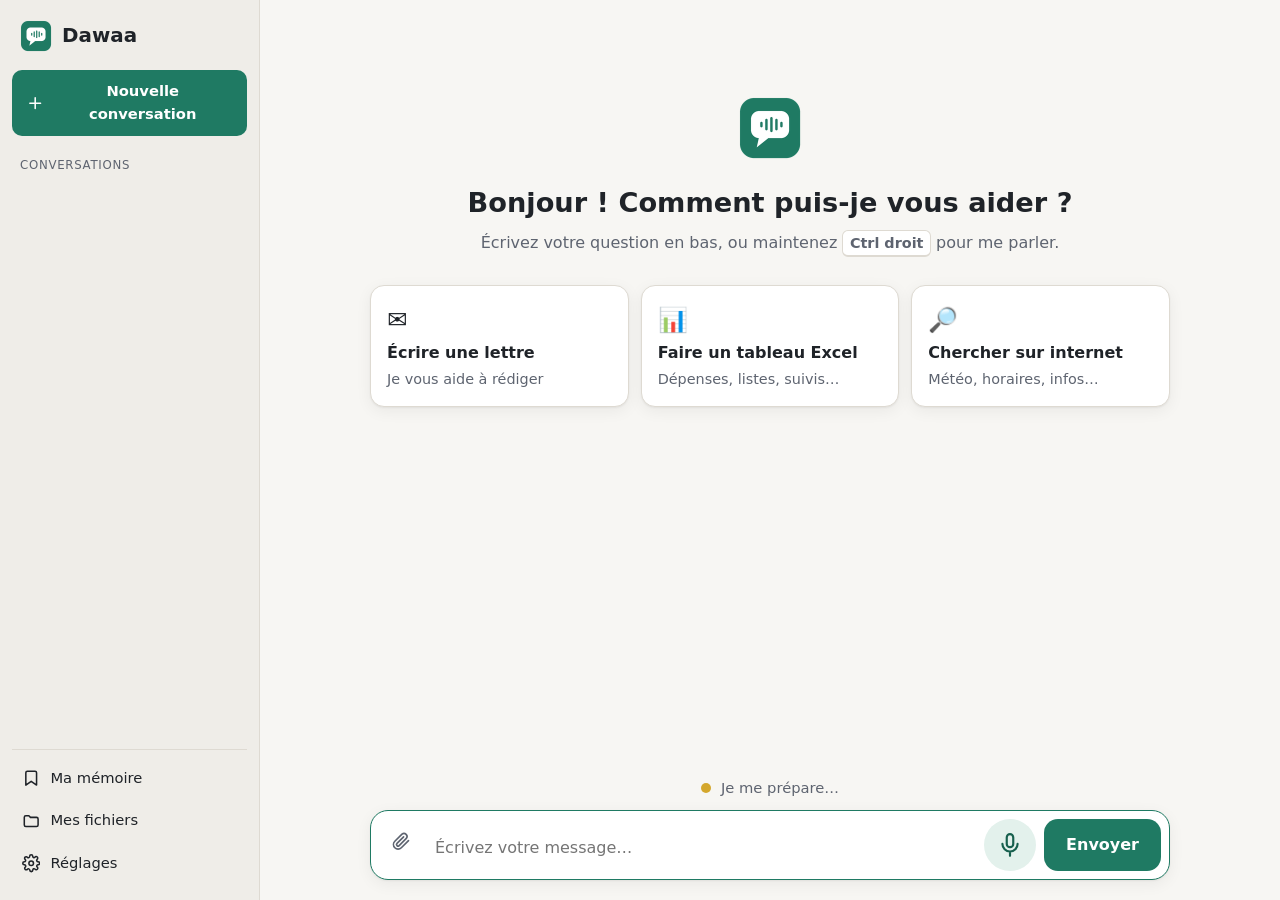
==== dawaa/ui/index.html @ c14e5cde "Dawaa 0.1.0 : assistant vocal local pour débutants Qwen3.5-4B en local (llama.cpp), voix Whisper, mé" ====
<!doctype html>
<html lang="fr">
<head>
  <meta charset="utf-8">
  <meta name="viewport" content="width=device-width, initial-scale=1">
  <title>Dawaa</title>
  <link rel="stylesheet" href="style.css">
</head>
<body>
  <aside id="barre">
    <div class="marque">
      <img src="dawaa.png" alt="" width="32" height="32">
      <span>Dawaa</span>
    </div>
    <button id="btn-nouvelle" class="btn-nouvelle">
      <svg viewBox="0 0 24 24"><path d="M12 5v14M5 12h14"/></svg>
      Nouvelle conversation
    </button>
    <div class="titre-liste">Conversations</div>
    <nav id="liste-conversations"></nav>
    <div class="bas-barre">
      <button id="btn-memoire" class="lien-barre">
        <svg viewBox="0 0 24 24"><path d="M19 21l-7-5-7 5V5a2 2 0 0 1 2-2h10a2 2 0 0 1 2 2z"/></svg>
        Ma mémoire
      </button>
      <button id="btn-fichiers" class="lien-barre">
        <svg viewBox="0 0 24 24"><path d="M3 7a2 2 0 0 1 2-2h4l2 2h8a2 2 0 0 1 2 2v8a2 2 0 0 1-2 2H5a2 2 0 0 1-2-2z"/></svg>
        Mes fichiers
      </button>
      <button id="btn-reglages" class="lien-barre">
        <svg viewBox="0 0 24 24"><circle cx="12" cy="12" r="3"/><path d="M19.4 15a1.7 1.7 0 0 0 .3 1.8l.1.1a2 2 0 1 1-2.8 2.8l-.1-.1a1.7 1.7 0 0 0-1.8-.3 1.7 1.7 0 0 0-1 1.5V21a2 2 0 1 1-4 0v-.1a1.7 1.7 0 0 0-1.1-1.5 1.7 1.7 0 0 0-1.8.3l-.1.1a2 2 0 1 1-2.8-2.8l.1-.1a1.7 1.7 0 0 0 .3-1.8 1.7 1.7 0 0 0-1.5-1H3a2 2 0 1 1 0-4h.1a1.7 1.7 0 0 0 1.5-1.1 1.7 1.7 0 0 0-.3-1.8l-.1-.1a2 2 0 1 1 2.8-2.8l.1.1a1.7 1.7 0 0 0 1.8.3H9a1.7 1.7 0 0 0 1-1.5V3a2 2 0 1 1 4 0v.1a1.7 1.7 0 0 0 1 1.5 1.7 1.7 0 0 0 1.8-.3l.1-.1a2 2 0 1 1 2.8 2.8l-.1.1a1.7 1.7 0 0 0-.3 1.8V9a1.7 1.7 0 0 0 1.5 1H21a2 2 0 1 1 0 4h-.1a1.7 1.7 0 0 0-1.5 1z"/></svg>
        Réglages
      </button>
    </div>
  </aside>

  <main>
    <section id="fil" aria-live="polite">
      <div id="accueil">
        <img src="dawaa.png" alt="" width="64" height="64">
        <h1>Bonjour ! Comment puis-je vous aider ?</h1>
        <p class="indice">Écrivez votre question en bas, ou maintenez <kbd class="nom-touche">Ctrl droit</kbd> pour me parler.</p>
        <div class="suggestions">
          <button class="suggestion" data-texte="Aide-moi à écrire une lettre pour ">
            <span class="emoji">✉️</span><strong>Écrire une lettre</strong><span>Je vous aide à rédiger</span>
          </button>
          <button class="suggestion" data-texte="Fais-moi un tableau Excel pour ">
            <span class="emoji">📊</span><strong>Faire un tableau Excel</strong><span>Dépenses, listes, suivis…</span>
          </button>
          <button class="suggestion" data-texte="Cherche sur internet : ">
            <span class="emoji">🔎</span><strong>Chercher sur internet</strong><span>Météo, horaires, infos…</span>
          </button>
        </div>
      </div>
    </section>

    <footer id="saisie">
      <div id="etat" class="etat demarrage"><span class="point"></span><span id="etat-texte">Je me prépare…</span></div>
      <div id="joints"></div>
      <div class="zone">
        <button id="btn-joindre" class="btn-icone" title="Joindre un fichier (Word, LibreOffice, PDF, Excel)">
          <svg viewBox="0 0 24 24"><path d="M21 11.5l-8.6 8.6a5.5 5.5 0 0 1-7.8-7.8l8.6-8.6a3.7 3.7 0 0 1 5.2 5.2l-8.6 8.6a1.8 1.8 0 0 1-2.6-2.6l7.9-7.9"/></svg>
        </button>
        <textarea id="texte" rows="1" placeholder="Écrivez votre message…"></textarea>
        <button id="btn-micro" class="btn-micro" title="Maintenez pour parler">
          <svg viewBox="0 0 24 24"><rect x="9" y="2" width="6" height="12" rx="3"/><path d="M5 11a7 7 0 0 0 14 0M12 18v4"/></svg>
        </button>
        <button id="btn-envoyer" class="btn-envoyer">Envoyer</button>
      </div>
    </footer>
  </main>

  <!-- Premier lancement -->
  <div id="ecran-installation" class="voile" hidden>
    <div class="carte">
      <img src="dawaa.png" alt="" width="64" height="64">
      <h2>Bienvenue dans Dawaa !</h2>
      <p>Avant de commencer, je dois télécharger mon « cerveau » et ma reconnaissance de la voix
        (<strong id="taille-installation">3 Go</strong>). C'est à faire une seule fois.</p>
      <p class="petit">Selon votre connexion, cela prend de 5 à 30 minutes. Vous pourrez ensuite m'utiliser même sans internet.</p>
      <div id="progression" hidden>
        <div class="barre-progression"><div id="progression-remplie"></div></div>
        <p id="progression-texte" class="petit">0 %</p>
      </div>
      <p id="erreur-installation" class="erreur" hidden></p>
      <button id="btn-installer" class="btn-principal">Commencer</button>
    </div>
  </div>

  <!-- Réglages -->
  <div id="ecran-reglages" class="voile" hidden>
    <div class="carte reglages">
      <h2>Réglages</h2>
      <label>Touche pour parler</label>
      <div class="ligne-reglage">
        <kbd id="reglage-touche" class="nom-touche">Ctrl droit</kbd>
        <button id="btn-changer-touche" class="btn-secondaire">Changer</button>
      </div>
      <p id="aide-touche" class="petit" hidden>Appuyez maintenant sur la touche que vous voulez utiliser (par exemple F9 ou Ctrl droit).</p>
      <label for="reglage-voix">Voix de Dawaa</label>
      <div class="ligne-reglage">
        <select id="reglage-voix"></select>
        <button id="btn-tester-voix" class="btn-secondaire">Écouter</button>
      </div>
      <label for="reglage-taille">Taille du texte</label>
      <div class="ligne-reglage">
        <span class="petit">A</span>
        <input id="reglage-taille" type="range" min="12" max="28" step="1">
        <span style="font-size:1.4em">A</span>
      </div>
      <button id="btn-fermer-reglages" class="btn-principal">Fermer</button>
    </div>
  </div>

  <!-- Ma mémoire -->
  <div id="ecran-memoire" class="voile" hidden>
    <div class="carte memoire">
      <h2>Ma mémoire</h2>
      <p class="petit">Tout est enregistré uniquement sur cet ordinateur.</p>

      <h3>Ce que Dawaa sait de vous</h3>
      <ul id="liste-souvenirs" class="liste-memoire"></ul>
      <button id="btn-tout-oublier" class="lien-danger">Tout effacer</button>

      <h3>Mes sites favoris</h3>
      <p class="petit">Dites ensuite par exemple « ouvre ma banque ».</p>
      <ul id="liste-favoris" class="liste-memoire"></ul>
      <form id="form-favori" class="form-favori">
        <input id="favori-nom" placeholder="Nom (ex. : Ma banque)" autocomplete="off">
        <input id="favori-url" placeholder="Adresse (ex. : www.credit-agricole.fr)" autocomplete="off">
        <button type="submit" class="btn-secondaire">Ajouter</button>
      </form>
      <p id="erreur-favori" class="erreur petit" hidden></p>

      <h3>Mes raccourcis</h3>
      <p class="petit">Faites une ou plusieurs actions, puis dites « retiens ça sous le nom ma routine du matin ».
        Ensuite, dites « fais ma routine du matin » pour tout refaire.</p>
      <ul id="liste-raccourcis" class="liste-memoire"></ul>

      <button id="btn-fermer-memoire" class="btn-principal">Fermer</button>
    </div>
  </div>

  <div id="depot" hidden><div>Déposez votre fichier ici</div></div>
  <div id="notifications"></div>

  <script src="markdown.js"></script>
  <script src="app.js"></script>
</body>
</html>
---- dawaa/ui/style.css ----
:root {
  --taille: 16px;
  --fond: #F7F6F3;
  --surface: #FFFFFF;
  --barre: #EFEDE8;
  --texte: #1F2328;
  --texte-doux: #5E6470;
  --bord: #DEDAD2;
  --accent: #1F7A63;
  --accent-fonce: #17604E;
  --accent-clair: #E3F1EC;
  --bulle-user: #E3F1EC;
  --danger: #B42318;
  --ecoute: #C2410C;
  --ombre: 0 1px 2px rgba(0,0,0,.05), 0 4px 16px rgba(0,0,0,.06);
}
@media (prefers-color-scheme: dark) {
  :root {
    --fond: #17191C;
    --surface: #202327;
    --barre: #1C1E21;
    --texte: #ECEDEE;
    --texte-doux: #A2A8B1;
    --bord: #33373D;
    --accent: #3DB38F;
    --accent-fonce: #2E9A79;
    --accent-clair: #1D3A31;
    --bulle-user: #1D3A31;
    --danger: #F97066;
    --ecoute: #FB923C;
    --ombre: 0 1px 2px rgba(0,0,0,.3), 0 4px 16px rgba(0,0,0,.3);
  }
}

* { box-sizing: border-box; }
html, body { margin: 0; height: 100%; }
body {
  display: flex;
  font: var(--taille)/1.55 "Segoe UI", system-ui, sans-serif;
  background: var(--fond);
  color: var(--texte);
  overflow: hidden;
}
button { font: inherit; color: inherit; cursor: pointer; border: none; background: none; }
svg { width: 1.25em; height: 1.25em; fill: none; stroke: currentColor; stroke-width: 2; stroke-linecap: round; stroke-linejoin: round; flex-shrink: 0; }
kbd {
  display: inline-block; padding: .05em .45em; border: 1px solid var(--bord); border-bottom-width: 2px;
  border-radius: 6px; background: var(--surface); font: inherit; font-size: .9em; font-weight: 600;
}
[hidden] { display: none !important; }

/* ---------- Barre latérale ---------- */
#barre {
  width: 260px; flex-shrink: 0; display: flex; flex-direction: column; gap: 6px;
  padding: 16px 12px; background: var(--barre); border-right: 1px solid var(--bord);
  font-size: .92em;
}
.marque { display: flex; align-items: center; gap: 10px; font-size: 1.35em; font-weight: 700; padding: 4px 8px 12px; }
.marque img { border-radius: 8px; }
.btn-nouvelle {
  display: flex; align-items: center; gap: 8px; padding: 10px 14px; border-radius: 10px;
  background: var(--accent); color: #fff; font-weight: 600;
}
.btn-nouvelle:hover { background: var(--accent-fonce); }
.titre-liste { margin: 14px 8px 4px; font-size: .8em; text-transform: uppercase; letter-spacing: .06em; color: var(--texte-doux); }
#liste-conversations { flex: 1; overflow-y: auto; display: flex; flex-direction: column; gap: 2px; }
.conversation {
  display: flex; align-items: center; gap: 6px; padding: 8px 10px; border-radius: 8px; text-align: left; width: 100%;
}
.conversation:hover, .conversation.active { background: var(--surface); }
.conversation .titre { flex: 1; overflow: hidden; white-space: nowrap; text-overflow: ellipsis; }
.conversation .suppr { opacity: 0; padding: 2px; border-radius: 6px; color: var(--texte-doux); }
.conversation:hover .suppr { opacity: 1; }
.conversation .suppr:hover { color: var(--danger); }
.vide { padding: 8px 10px; color: var(--texte-doux); font-style: italic; }
.bas-barre { border-top: 1px solid var(--bord); padding-top: 8px; display: flex; flex-direction: column; gap: 2px; }
.lien-barre { display: flex; align-items: center; gap: 10px; padding: 9px 10px; border-radius: 8px; text-align: left; }
.lien-barre:hover { background: var(--surface); }

/* ---------- Zone principale ---------- */
main { flex: 1; display: flex; flex-direction: column; min-width: 0; }
#fil { flex: 1; overflow-y: auto; padding: 24px 24px 8px; scroll-behavior: smooth; }
#fil > * { max-width: 800px; margin-left: auto; margin-right: auto; }

#accueil { text-align: center; padding-top: 8vh; }
#accueil img { border-radius: 14px; }
#accueil h1 { font-size: 1.7em; margin: 14px 0 6px; }
.indice { color: var(--texte-doux); margin: 0 0 28px; }
.suggestions { display: grid; grid-template-columns: repeat(3, 1fr); gap: 12px; }
.suggestion {
  display: flex; flex-direction: column; align-items: flex-start; gap: 2px; padding: 16px; text-align: left;
  background: var(--surface); border: 1px solid var(--bord); border-radius: 14px; box-shadow: var(--ombre);
}
.suggestion:hover { border-color: var(--accent); }
.suggestion .emoji { font-size: 1.5em; }
.suggestion span:last-child { color: var(--texte-doux); font-size: .9em; }

.message { display: flex; margin: 14px auto; }
.message.user { justify-content: flex-end; }
.message.user .contenu {
  background: var(--bulle-user); padding: 10px 16px; border-radius: 18px 18px 4px 18px; max-width: 80%;
  white-space: pre-wrap; overflow-wrap: anywhere;
}
.message.assistant { flex-direction: column; }
.message.assistant .contenu { overflow-wrap: anywhere; }
.contenu p { margin: 0 0 .7em; }
.contenu p:last-child { margin-bottom: 0; }
.contenu h1, .contenu h2, .contenu h3 { font-size: 1.1em; margin: 1em 0 .4em; }
.contenu ul, .contenu ol { margin: 0 0 .7em; padding-left: 1.5em; }
.contenu a { color: var(--accent); }
.contenu code { background: var(--barre); padding: .1em .35em; border-radius: 4px; font-size: .9em; }
.contenu pre { background: var(--barre); padding: 12px; border-radius: 8px; overflow-x: auto; }
.contenu table { border-collapse: collapse; margin: 0 0 .8em; font-size: .95em; display: block; overflow-x: auto; }
.contenu th, .contenu td { border: 1px solid var(--bord); padding: 6px 10px; text-align: left; }
.contenu th { background: var(--barre); }
.joint-message { display: inline-flex; align-items: center; gap: 6px; font-size: .9em; color: var(--texte-doux); }

.attente { display: inline-flex; gap: 5px; padding: 6px 0; }
.attente i { width: 8px; height: 8px; border-radius: 50%; background: var(--texte-doux); animation: rebond 1.2s infinite; }
.attente i:nth-child(2) { animation-delay: .15s; }
.attente i:nth-child(3) { animation-delay: .3s; }
@keyframes rebond { 0%, 60%, 100% { opacity: .3; transform: translateY(0); } 30% { opacity: 1; transform: translateY(-4px); } }

.actions { display: flex; flex-wrap: wrap; gap: 6px; margin-top: 8px; }
.action {
  display: inline-flex; align-items: center; gap: 6px; padding: 5px 10px; border-radius: 8px;
  color: var(--texte-doux); font-size: .88em; border: 1px solid transparent;
}
.action:hover { background: var(--surface); border-color: var(--bord); color: var(--texte); }
.action.fichier { background: var(--accent-clair); color: var(--accent-fonce); font-weight: 600; }
@media (prefers-color-scheme: dark) { .action.fichier { color: var(--accent); } }
.erreur-message { color: var(--danger); }

/* ---------- Saisie ---------- */
#saisie { padding: 8px 24px 20px; }
#saisie > * { max-width: 800px; margin-left: auto; margin-right: auto; }
.etat {
  display: flex; align-items: center; justify-content: center; gap: 10px; margin-bottom: 10px;
  color: var(--texte-doux); font-size: .92em; min-height: 1.6em;
}
.etat .point { width: 10px; height: 10px; border-radius: 50%; background: var(--texte-doux); flex-shrink: 0; }
.etat.pret .point { background: var(--accent); }
.etat.ecoute { color: var(--ecoute); font-weight: 700; font-size: 1.05em; }
.etat.ecoute .point { background: var(--ecoute); animation: pulsation 1s infinite; }
.etat.reflechit .point, .etat.outil .point, .etat.transcription .point, .etat.demarrage .point { background: #D4A72C; animation: pulsation 1.4s infinite; }
.etat.parle .point { background: var(--accent); animation: pulsation 1s infinite; }
.etat.erreur { color: var(--danger); }
.etat.erreur .point { background: var(--danger); }
@keyframes pulsation { 0%, 100% { transform: scale(1); opacity: 1; } 50% { transform: scale(1.5); opacity: .5; } }

#joints { display: flex; flex-wrap: wrap; gap: 6px; }
#joints:not(:empty) { margin-bottom: 8px; }
.puce-joint {
  display: inline-flex; align-items: center; gap: 6px; padding: 4px 6px 4px 12px; border-radius: 999px;
  background: var(--accent-clair); font-size: .9em;
}
.puce-joint button { padding: 2px; border-radius: 50%; }
.puce-joint button:hover { color: var(--danger); }

.zone {
  display: flex; align-items: flex-end; gap: 8px; padding: 8px; background: var(--surface);
  border: 1px solid var(--bord); border-radius: 18px; box-shadow: var(--ombre);
}
.zone:focus-within { border-color: var(--accent); }
textarea {
  flex: 1; border: none; outline: none; resize: none; background: transparent; color: inherit;
  font: inherit; padding: 10px 4px; max-height: 40vh;
}
.btn-icone { padding: 12px; border-radius: 12px; color: var(--texte-doux); }
.btn-icone:hover { background: var(--barre); color: var(--texte); }
.btn-micro {
  width: 52px; height: 52px; border-radius: 50%; display: grid; place-items: center;
  background: var(--accent-clair); color: var(--accent-fonce); flex-shrink: 0; user-select: none;
}
@media (prefers-color-scheme: dark) { .btn-micro { color: var(--accent); } }
.btn-micro svg { width: 26px; height: 26px; }
.btn-micro:hover { filter: brightness(.95); }
.btn-micro.actif { background: var(--ecoute); color: #fff; box-shadow: 0 0 0 6px color-mix(in srgb, var(--ecoute) 25%, transparent); }
.btn-envoyer {
  height: 52px; padding: 0 22px; border-radius: 14px; background: var(--accent); color: #fff; font-weight: 600; flex-shrink: 0;
}
.btn-envoyer:hover { background: var(--accent-fonce); }
.btn-envoyer.arreter { background: var(--danger); }
.btn-envoyer:disabled { opacity: .45; cursor: default; }

/* ---------- Fenêtres par-dessus ---------- */
.voile {
  position: fixed; inset: 0; display: grid; place-items: center; padding: 16px;
  background: color-mix(in srgb, var(--fond) 70%, transparent); backdrop-filter: blur(6px); z-index: 10;
}
.carte {
  width: min(520px, 100%); background: var(--surface); border: 1px solid var(--bord); border-radius: 18px;
  box-shadow: var(--ombre); padding: 28px; text-align: center;
}
.carte img { border-radius: 14px; }
.carte h2 { margin: 12px 0 8px; }
.petit { font-size: .88em; color: var(--texte-doux); }
.erreur { color: var(--danger); }
.btn-principal { margin-top: 18px; padding: 12px 28px; border-radius: 12px; background: var(--accent); color: #fff; font-weight: 600; }
.btn-principal:hover { background: var(--accent-fonce); }
.btn-secondaire { padding: 8px 14px; border-radius: 10px; border: 1px solid var(--bord); background: var(--surface); }
.btn-secondaire:hover { border-color: var(--accent); }
.barre-progression { height: 14px; border-radius: 999px; background: var(--barre); overflow: hidden; margin-top: 16px; }
#progression-remplie { height: 100%; width: 0; background: var(--accent); border-radius: 999px; transition: width .3s; }

.reglages { text-align: left; }
.reglages label { display: block; font-weight: 600; margin: 18px 0 6px; }
.ligne-reglage { display: flex; align-items: center; gap: 10px; }
.ligne-reglage select { flex: 1; font: inherit; padding: 8px; border-radius: 10px; border: 1px solid var(--bord); background: var(--surface); color: inherit; }
.ligne-reglage input[type=range] { flex: 1; accent-color: var(--accent); }
.reglages .btn-principal { display: block; margin-left: auto; }

#depot {
  position: fixed; inset: 12px; border: 3px dashed var(--accent); border-radius: 20px; z-index: 20;
  display: grid; place-items: center; background: color-mix(in srgb, var(--accent-clair) 85%, transparent);
  font-size: 1.5em; font-weight: 700; color: var(--accent-fonce); pointer-events: none;
}

#notifications { position: fixed; top: 16px; left: 50%; transform: translateX(-50%); display: flex; flex-direction: column; gap: 8px; z-index: 30; }
.notification {
  background: var(--texte); color: var(--fond); padding: 10px 18px; border-radius: 12px; box-shadow: var(--ombre);
  animation: apparition .2s ease-out; max-width: 520px;
}
@keyframes apparition { from { opacity: 0; transform: translateY(-8px); } }

@media (max-width: 860px) {
  #barre { display: none; }
  .suggestions { grid-template-columns: 1fr; }
}

/* ---------- Mémoire et sites ---------- */
.carte.memoire { text-align: left; max-height: calc(100vh - 32px); overflow-y: auto; }
.carte.memoire h2 { margin-top: 0; }
.carte.memoire h3 { font-size: 1em; margin: 22px 0 8px; }
.liste-memoire { list-style: none; margin: 0; padding: 0; display: flex; flex-direction: column; gap: 4px; }
.liste-memoire li {
  display: flex; align-items: center; gap: 10px; padding: 8px 10px; border-radius: 10px; background: var(--barre);
}
.liste-memoire li .texte { flex: 1; overflow-wrap: anywhere; }
.liste-memoire li .url { color: var(--texte-doux); font-size: .88em; }
.liste-memoire li button { color: var(--texte-doux); padding: 4px; border-radius: 6px; }
.liste-memoire li button:hover { color: var(--danger); }
.liste-memoire .vide { background: none; padding: 4px 0; }
.lien-danger { color: var(--danger); font-size: .88em; margin-top: 6px; padding: 4px 0; }
.lien-danger:hover { text-decoration: underline; }
.form-favori { display: flex; gap: 8px; margin-top: 8px; flex-wrap: wrap; }
.form-favori input {
  flex: 1 1 160px; font: inherit; padding: 8px 10px; border-radius: 10px; border: 1px solid var(--bord);
  background: var(--surface); color: inherit;
}
.form-favori input:focus { outline: none; border-color: var(--accent); }

.souvenir {
  display: inline-flex; align-self: flex-start; align-items: center; gap: 8px; margin-top: 8px; padding: 6px 8px 6px 12px;
  border-radius: 10px; background: var(--barre); font-size: .9em; color: var(--texte-doux);
}
.souvenir button { font-size: .9em; text-decoration: underline; color: var(--texte-doux); }
.souvenir button:hover { color: var(--danger); }
.souvenir.efface { opacity: .55; text-decoration: line-through; }

.proposition {
  display: flex; align-items: center; gap: 12px; margin-top: 10px; padding: 12px 14px; border-radius: 14px;
  border: 1px solid var(--bord); background: var(--surface); box-shadow: var(--ombre); max-width: 520px;
}
.proposition .info { flex: 1; min-width: 0; }
.proposition .info strong { display: block; overflow: hidden; text-overflow: ellipsis; white-space: nowrap; }
.proposition .info span { color: var(--texte-doux); font-size: .88em; }
.proposition .btn-ouvrir { padding: 8px 16px; border-radius: 10px; background: var(--accent); color: #fff; font-weight: 600; }
.proposition .btn-ouvrir:hover { background: var(--accent-fonce); }
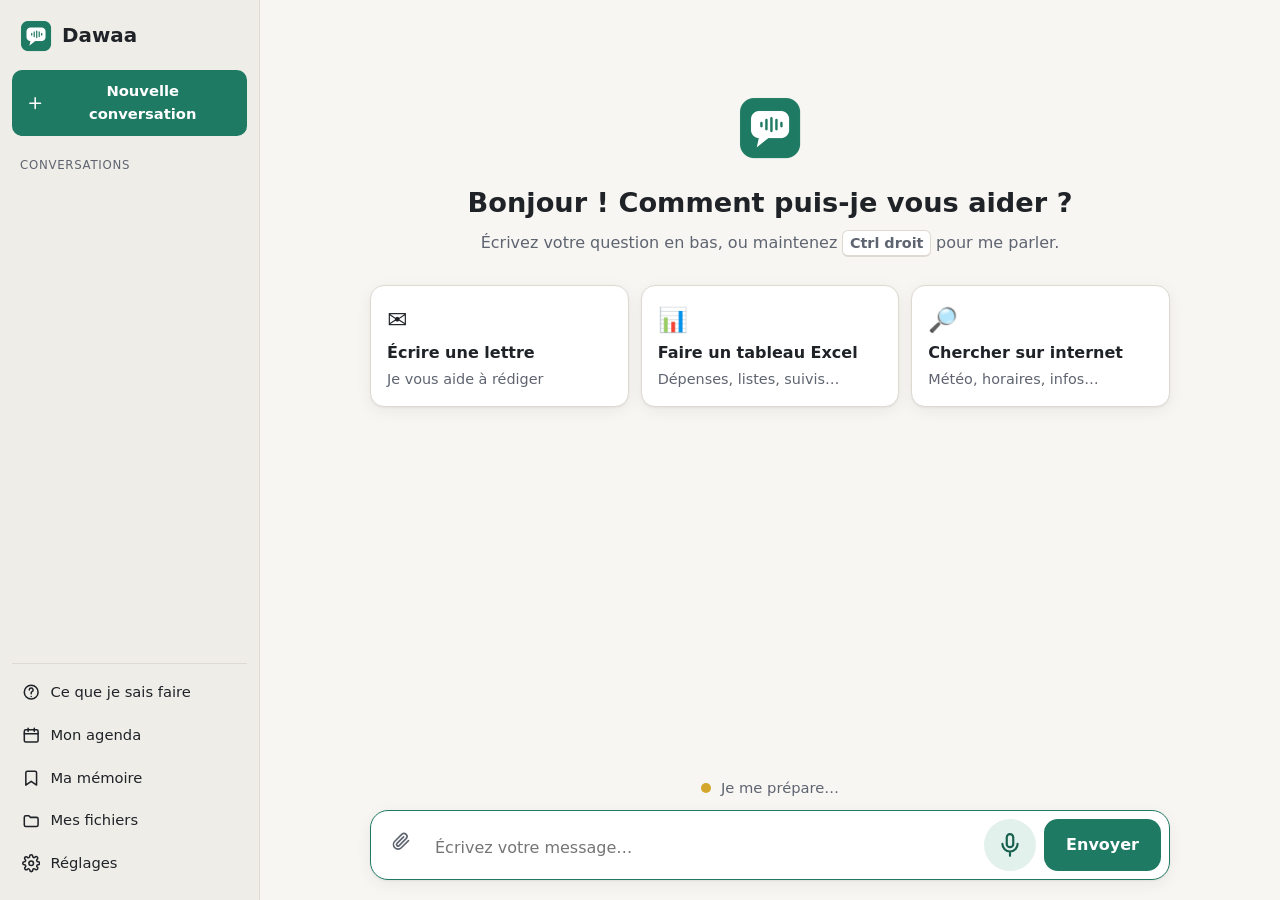
==== commit ae77377b: "Dawaa 0.2.0 : agenda, minuteur, e-mails, calculs exacts et outil tableau unique - Accueil au premier" ====
--- a/dawaa/ui/index.html
+++ b/dawaa/ui/index.html
@@ -19,6 +19,14 @@
     <div class="titre-liste">Conversations</div>
     <nav id="liste-conversations"></nav>
     <div class="bas-barre">
+      <button id="btn-aide" class="lien-barre">
+        <svg viewBox="0 0 24 24"><circle cx="12" cy="12" r="9"/><path d="M9.5 9a2.5 2.5 0 1 1 3.5 2.3c-.6.3-1 .9-1 1.6V14M12 17.5v.01"/></svg>
+        Ce que je sais faire
+      </button>
+      <button id="btn-agenda" class="lien-barre">
+        <svg viewBox="0 0 24 24"><rect x="3" y="5" width="18" height="16" rx="2"/><path d="M3 10h18M8 3v4M16 3v4"/></svg>
+        Mon agenda
+      </button>
       <button id="btn-memoire" class="lien-barre">
         <svg viewBox="0 0 24 24"><path d="M19 21l-7-5-7 5V5a2 2 0 0 1 2-2h10a2 2 0 0 1 2 2z"/></svg>
         Ma mémoire
@@ -38,9 +46,9 @@
     <section id="fil" aria-live="polite">
       <div id="accueil">
         <img src="dawaa.png" alt="" width="64" height="64">
-        <h1>Bonjour ! Comment puis-je vous aider ?</h1>
+        <h1 id="titre-accueil">Bonjour ! Comment puis-je vous aider ?</h1>
         <p class="indice">Écrivez votre question en bas, ou maintenez <kbd class="nom-touche">Ctrl droit</kbd> pour me parler.</p>
-        <div class="suggestions">
+        <div id="suggestions" class="suggestions">
           <button class="suggestion" data-texte="Aide-moi à écrire une lettre pour ">
             <span class="emoji">✉️</span><strong>Écrire une lettre</strong><span>Je vous aide à rédiger</span>
           </button>
@@ -108,7 +116,69 @@
         <input id="reglage-taille" type="range" min="12" max="28" step="1">
         <span style="font-size:1.4em">A</span>
       </div>
+      <label for="reglage-messagerie">Ma messagerie (pour préparer les e-mails)</label>
+      <div class="ligne-reglage"><select id="reglage-messagerie"></select></div>
+      <label for="reglage-son">Sonnerie des rappels</label>
+      <div class="ligne-reglage">
+        <select id="reglage-son"></select>
+        <button id="btn-tester-son" class="btn-secondaire">Écouter</button>
+      </div>
+      <label>Présentation</label>
+      <button id="btn-refaire-accueil" class="btn-secondaire">Refaire la présentation (prénom, e-mail, usages)</button>
+      <label>Rappels de l'agenda</label>
+      <label class="case"><input id="reglage-demarrage" type="checkbox">
+        Démarrer Dawaa avec l'ordinateur, pour ne manquer aucun rappel</label>
       <button id="btn-fermer-reglages" class="btn-principal">Fermer</button>
+    </div>
+  </div>
+
+  <!-- Accueil : faire connaissance, puis ce que Dawaa sait faire -->
+  <div id="ecran-accueil" class="voile" hidden>
+    <div class="carte accueil">
+      <section class="etape" data-etape="1">
+        <img src="dawaa.png" alt="" width="56" height="56">
+        <h2>Bienvenue ! Faisons connaissance</h2>
+        <p>Trois petites questions pour que je vous aide au mieux. Vous pouvez passer chacune d'elles.</p>
+        <label for="accueil-prenom">Comment vous appelez-vous ?</label>
+        <input id="accueil-prenom" placeholder="Votre prénom" autocomplete="given-name" maxlength="40">
+      </section>
+      <section class="etape" data-etape="2" hidden>
+        <h2>Votre adresse e-mail</h2>
+        <p>C'est facultatif. Elle me sert à <strong>préparer vos e-mails</strong> dans la bonne messagerie
+          (Gmail ou Outlook), et à vous écrire à vous-même (« envoie-moi la liste de courses »).</p>
+        <p class="petit">Je n'envoie jamais rien sans vous : je prépare le message, vous le relisez et c'est vous qui
+          cliquez sur « Envoyer ». Votre adresse reste uniquement sur cet ordinateur.</p>
+        <label for="accueil-email">Votre adresse e-mail</label>
+        <input id="accueil-email" type="email" placeholder="exemple : marie.dupont@gmail.com" autocomplete="email">
+        <p id="accueil-erreur" class="erreur petit" hidden></p>
+      </section>
+      <section class="etape" data-etape="3" hidden>
+        <h2>Que voulez-vous faire avec Dawaa ?</h2>
+        <p class="petit">Cochez tout ce qui vous intéresse : je vous le proposerai en premier.</p>
+        <div id="accueil-usages" class="grille-usages"></div>
+      </section>
+      <section class="etape" data-etape="4" hidden>
+        <h2>Voici ce que je sais faire</h2>
+        <p class="petit">Dites-moi simplement ces phrases, ou écrivez-les.</p>
+        <div id="accueil-fonctions" class="liste-fonctions"></div>
+      </section>
+      <p id="accueil-telechargement" class="petit" hidden></p>
+      <div class="boutons-accueil">
+        <span id="accueil-etape" class="petit"></span>
+        <button id="accueil-passer" class="btn-secondaire">Passer</button>
+        <button id="accueil-suivant" class="btn-principal">Suivant</button>
+      </div>
+    </div>
+  </div>
+
+  <!-- Mon agenda -->
+  <div id="ecran-agenda" class="voile" hidden>
+    <div class="carte memoire">
+      <h2>Mon agenda</h2>
+      <p class="petit">Dites par exemple « rappelle-moi le dentiste mardi à 15 h »,
+        « mes médicaments tous les jours à 8 h » ou « qu'est-ce que j'ai demain ? ».</p>
+      <ul id="liste-agenda" class="liste-memoire"></ul>
+      <button id="btn-fermer-agenda" class="btn-principal">Fermer</button>
     </div>
   </div>
 
@@ -132,6 +202,17 @@
       </form>
       <p id="erreur-favori" class="erreur petit" hidden></p>
 
+      <h3>Mes contacts</h3>
+      <p class="petit">Dites ensuite par exemple « envoie un mail à Nicole pour lui donner la date du restaurant ».
+        Dawaa prépare le message : vous le relisez et cliquez vous-même sur Envoyer.</p>
+      <ul id="liste-contacts" class="liste-memoire"></ul>
+      <form id="form-contact" class="form-favori">
+        <input id="contact-nom" placeholder="Nom (ex. : Nicole)" autocomplete="off">
+        <input id="contact-email" type="email" placeholder="Adresse e-mail" autocomplete="off">
+        <button type="submit" class="btn-secondaire">Ajouter</button>
+      </form>
+      <p id="erreur-contact" class="erreur petit" hidden></p>
+
       <h3>Mes raccourcis</h3>
       <p class="petit">Faites une ou plusieurs actions, puis dites « retiens ça sous le nom ma routine du matin ».
         Ensuite, dites « fais ma routine du matin » pour tout refaire.</p>
--- a/dawaa/ui/style.css
+++ b/dawaa/ui/style.css
@@ -209,6 +209,8 @@
 .ligne-reglage select { flex: 1; font: inherit; padding: 8px; border-radius: 10px; border: 1px solid var(--bord); background: var(--surface); color: inherit; }
 .ligne-reglage input[type=range] { flex: 1; accent-color: var(--accent); }
 .reglages .btn-principal { display: block; margin-left: auto; }
+.reglages label.case { display: flex; align-items: center; gap: 10px; font-weight: normal; margin: 0; cursor: pointer; }
+.reglages label.case input { width: 18px; height: 18px; accent-color: var(--accent); }
 
 #depot {
   position: fixed; inset: 12px; border: 3px dashed var(--accent); border-radius: 20px; z-index: 20;
@@ -221,12 +223,50 @@
   background: var(--texte); color: var(--fond); padding: 10px 18px; border-radius: 12px; box-shadow: var(--ombre);
   animation: apparition .2s ease-out; max-width: 520px;
 }
+.notification.rappel {
+  display: flex; align-items: center; gap: 14px; background: var(--accent); color: #fff; font-size: 1.1em; font-weight: 600;
+}
+.notification.rappel button { color: var(--texte); white-space: nowrap; }
 @keyframes apparition { from { opacity: 0; transform: translateY(-8px); } }
 
 @media (max-width: 860px) {
   #barre { display: none; }
   .suggestions { grid-template-columns: 1fr; }
 }
+
+/* ---------- Accueil : faire connaissance, ce que je sais faire ---------- */
+#ecran-accueil { z-index: 12; }
+.carte.accueil { width: min(680px, 100%); text-align: left; max-height: calc(100vh - 32px); display: flex; flex-direction: column; }
+.carte.accueil .etape { overflow-y: auto; }
+.carte.accueil h2 { margin-top: 4px; }
+.carte.accueil label:not(.usage) { display: block; font-weight: 600; margin: 18px 0 6px; }
+.carte.accueil input[type=email], .carte.accueil input:not([type]) {
+  width: 100%; font: inherit; padding: 10px 12px; border-radius: 10px; border: 1px solid var(--bord);
+  background: var(--surface); color: inherit;
+}
+.grille-usages { display: grid; grid-template-columns: repeat(2, 1fr); gap: 8px; }
+.usage {
+  display: flex; align-items: center; gap: 10px; padding: 12px; border-radius: 12px; border: 1px solid var(--bord);
+  background: var(--barre); cursor: pointer;
+}
+.usage:has(input:checked) { border-color: var(--accent); background: var(--accent-clair); }
+.usage input { width: 18px; height: 18px; accent-color: var(--accent); }
+.usage .emoji { font-size: 1.3em; }
+.liste-fonctions { display: flex; flex-direction: column; gap: 10px; }
+.fonction { padding: 12px 14px; border-radius: 12px; background: var(--barre); border: 1px solid transparent; }
+.fonction.choisie { border-color: var(--accent); }
+.fonction .entete { display: flex; align-items: center; gap: 10px; font-size: 1.05em; }
+.fonction .emoji { font-size: 1.4em; }
+.fonction p { margin: 6px 0 8px; color: var(--texte-doux); }
+.fonction .exemples { display: flex; flex-wrap: wrap; gap: 6px; }
+.exemple { padding: 4px 10px; border-radius: 999px; background: var(--surface); border: 1px solid var(--bord); font-size: .92em; }
+.exemple:not(:disabled):hover { border-color: var(--accent); }
+.exemple:disabled { color: inherit; cursor: default; }
+.boutons-accueil { display: flex; align-items: center; gap: 10px; margin-top: 18px; }
+.boutons-accueil #accueil-etape { margin-right: auto; }
+.boutons-accueil .btn-principal { margin-top: 0; }
+#accueil-telechargement { margin: 14px 0 0; }
+@media (max-width: 600px) { .grille-usages { grid-template-columns: 1fr; } }
 
 /* ---------- Mémoire et sites ---------- */
 .carte.memoire { text-align: left; max-height: calc(100vh - 32px); overflow-y: auto; }
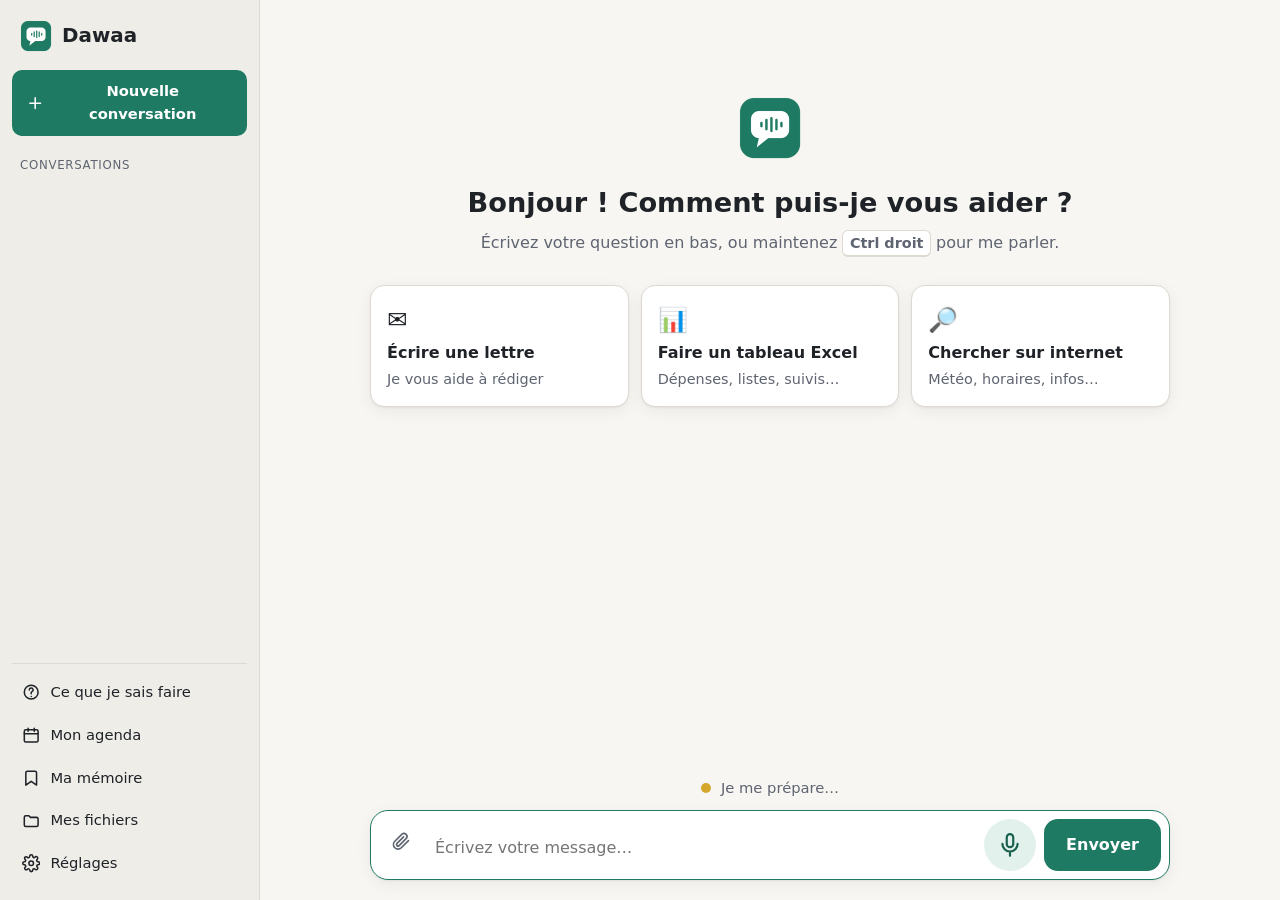
==== commit f31033b0: "« Regarde mon écran » : Dawaa voit l'écran grâce à la vision de Qwen - Module de vision mmproj-F16 (" ====
--- a/dawaa/ui/index.html
+++ b/dawaa/ui/index.html
@@ -82,8 +82,8 @@
   <div id="ecran-installation" class="voile" hidden>
     <div class="carte">
       <img src="dawaa.png" alt="" width="64" height="64">
-      <h2>Bienvenue dans Dawaa !</h2>
-      <p>Avant de commencer, je dois télécharger mon « cerveau » et ma reconnaissance de la voix
+      <h2 id="titre-installation">Bienvenue dans Dawaa !</h2>
+      <p id="texte-installation">Avant de commencer, je dois télécharger mon « cerveau », ma vue et ma reconnaissance de la voix
         (<strong id="taille-installation">3 Go</strong>). C'est à faire une seule fois.</p>
       <p class="petit">Selon votre connexion, cela prend de 5 à 30 minutes. Vous pourrez ensuite m'utiliser même sans internet.</p>
       <div id="progression" hidden>
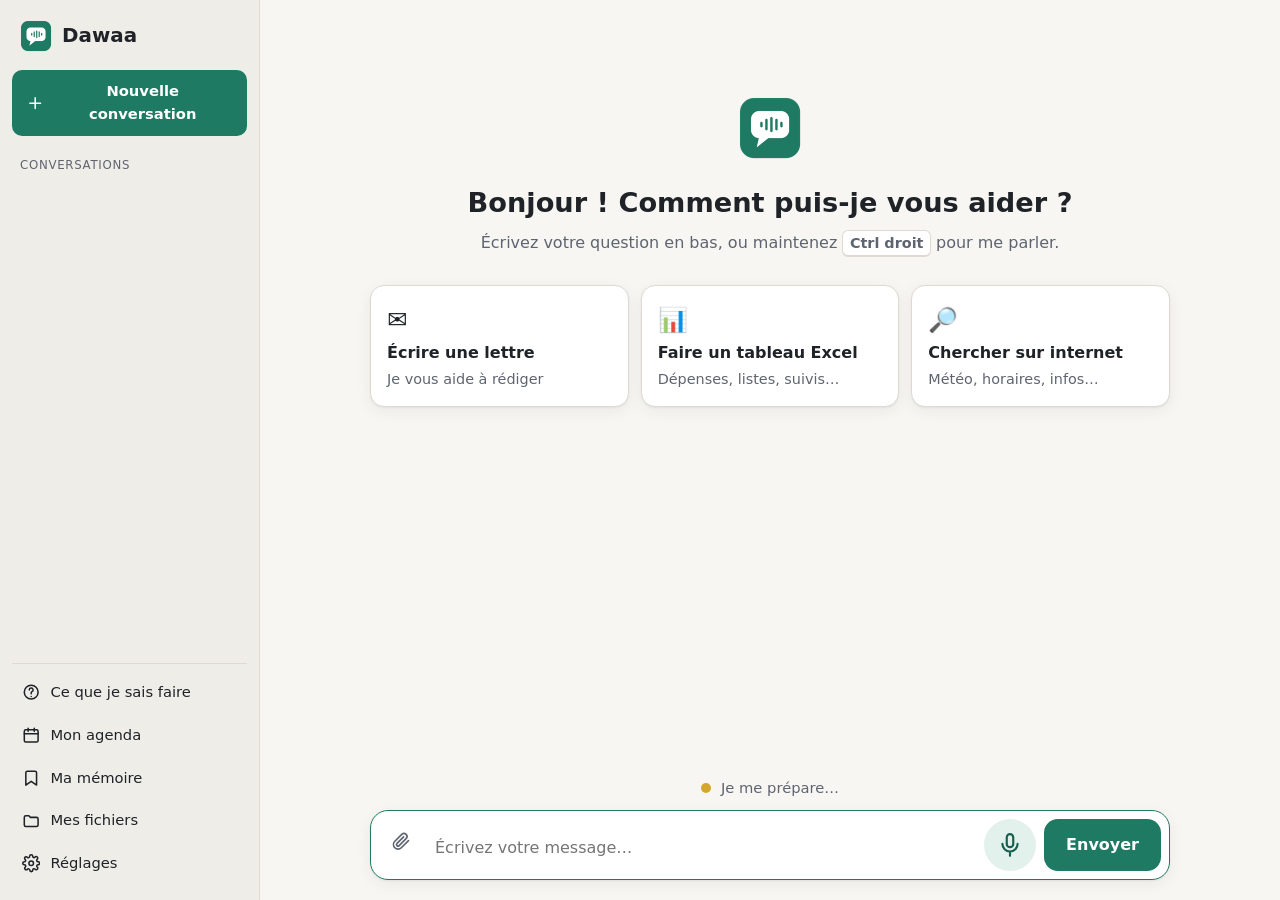
==== commit 13a856b7: "Carnet d'adresses : numéros de téléphone en plus des e-mails Nouvel outil « carnet » (ajouter, cherc" ====
--- a/dawaa/ui/index.html
+++ b/dawaa/ui/index.html
@@ -203,11 +203,13 @@
       <p id="erreur-favori" class="erreur petit" hidden></p>
 
       <h3>Mes contacts</h3>
-      <p class="petit">Dites ensuite par exemple « envoie un mail à Nicole pour lui donner la date du restaurant ».
-        Dawaa prépare le message : vous le relisez et cliquez vous-même sur Envoyer.</p>
+      <p class="petit">Demandez ensuite par exemple « quel est le numéro de Nicole ? » ou « envoie un mail à Nicole
+        pour lui donner la date du restaurant ». Dawaa prépare le message : vous le relisez et cliquez vous-même sur
+        Envoyer. Vous pouvez aussi dire « enregistre le numéro de Nicole : 06 12 34 56 78 ».</p>
       <ul id="liste-contacts" class="liste-memoire"></ul>
       <form id="form-contact" class="form-favori">
         <input id="contact-nom" placeholder="Nom (ex. : Nicole)" autocomplete="off">
+        <input id="contact-telephone" type="tel" placeholder="Téléphone" autocomplete="off">
         <input id="contact-email" type="email" placeholder="Adresse e-mail" autocomplete="off">
         <button type="submit" class="btn-secondaire">Ajouter</button>
       </form>
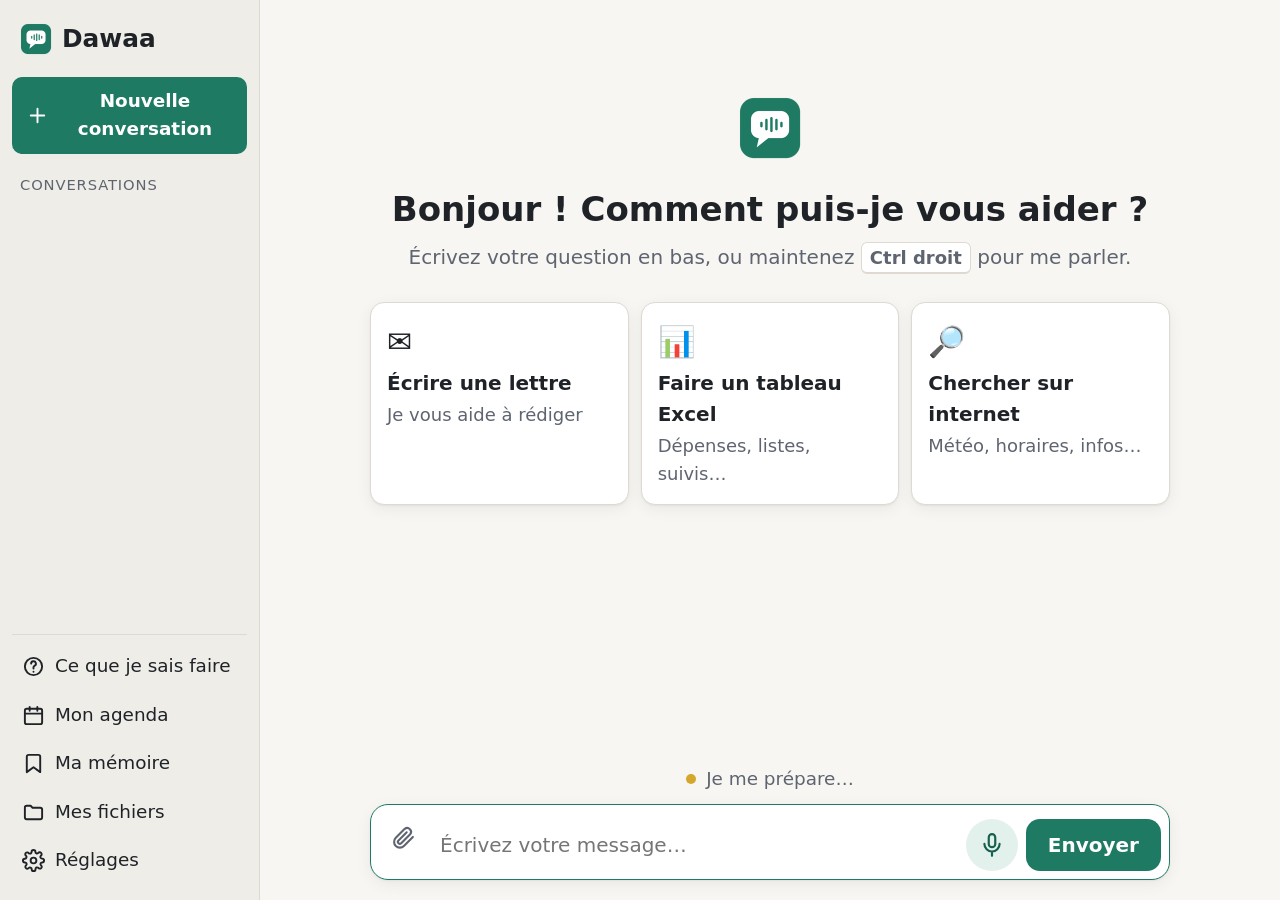
==== commit 31525d9e: "Texte plus grand par défaut, pour les personnes âgées 20 px au lieu de 16, réglable de 16 à 32 px. L" ====
--- a/dawaa/ui/index.html
+++ b/dawaa/ui/index.html
@@ -113,7 +113,7 @@
       <label for="reglage-taille">Taille du texte</label>
       <div class="ligne-reglage">
         <span class="petit">A</span>
-        <input id="reglage-taille" type="range" min="12" max="28" step="1">
+        <input id="reglage-taille" type="range" min="16" max="32" step="1">
         <span style="font-size:1.4em">A</span>
       </div>
       <label for="reglage-messagerie">Ma messagerie (pour préparer les e-mails)</label>
--- a/dawaa/ui/style.css
+++ b/dawaa/ui/style.css
@@ -1,5 +1,5 @@
 :root {
-  --taille: 16px;
+  --taille: 20px;
   --fond: #F7F6F3;
   --surface: #FFFFFF;
   --barre: #EFEDE8;
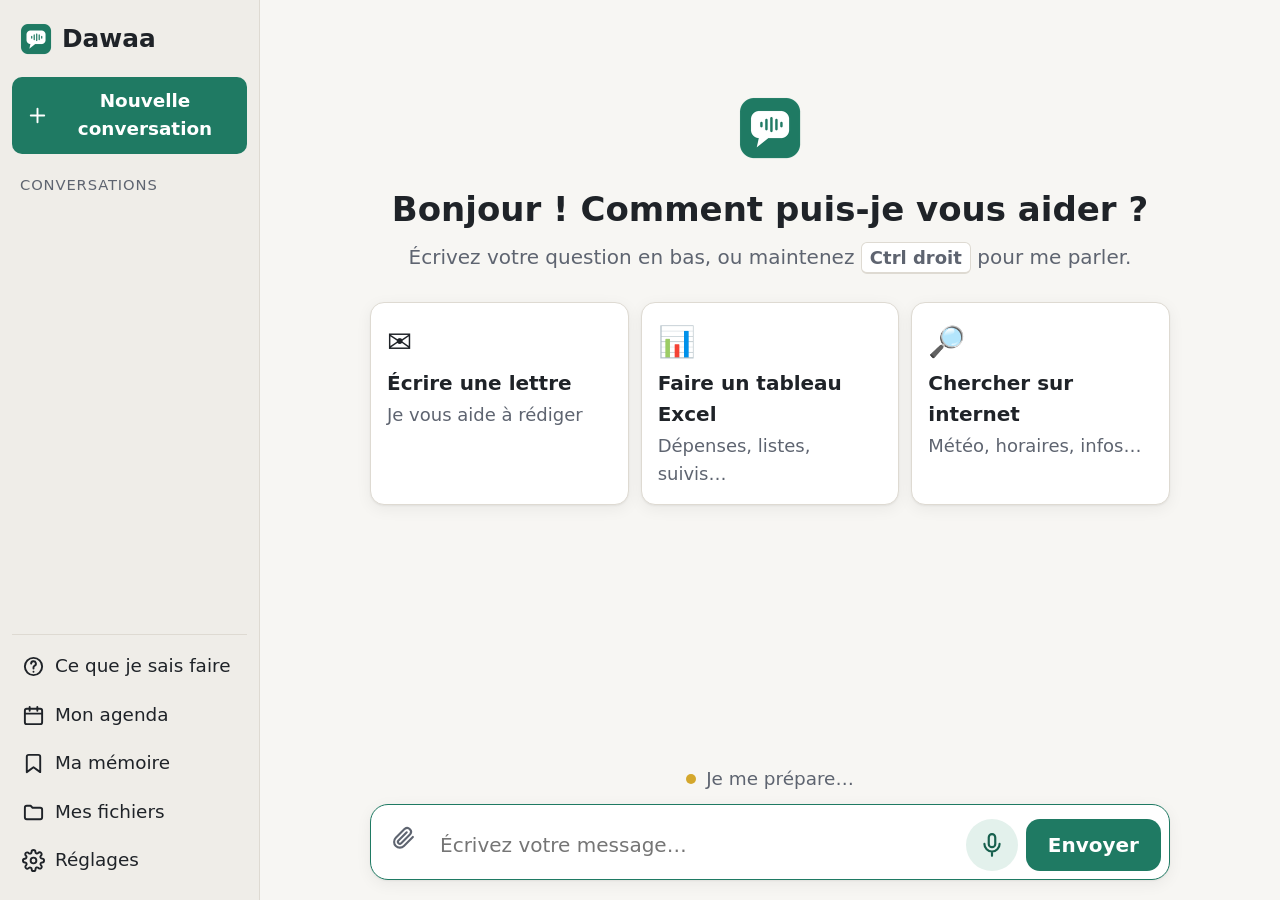
==== commit fc2aa4e4: "Accueil en 3 étapes : retrait de « Que voulez-vous faire avec Dawaa ? » Prénom, e-mail, puis ce que " ====
--- a/dawaa/ui/index.html
+++ b/dawaa/ui/index.html
@@ -124,7 +124,7 @@
         <button id="btn-tester-son" class="btn-secondaire">Écouter</button>
       </div>
       <label>Présentation</label>
-      <button id="btn-refaire-accueil" class="btn-secondaire">Refaire la présentation (prénom, e-mail, usages)</button>
+      <button id="btn-refaire-accueil" class="btn-secondaire">Refaire la présentation (prénom, e-mail)</button>
       <label>Rappels de l'agenda</label>
       <label class="case"><input id="reglage-demarrage" type="checkbox">
         Démarrer Dawaa avec l'ordinateur, pour ne manquer aucun rappel</label>
@@ -138,7 +138,7 @@
       <section class="etape" data-etape="1">
         <img src="dawaa.png" alt="" width="56" height="56">
         <h2>Bienvenue ! Faisons connaissance</h2>
-        <p>Trois petites questions pour que je vous aide au mieux. Vous pouvez passer chacune d'elles.</p>
+        <p>Deux petites questions pour que je vous aide au mieux. Vous pouvez passer chacune d'elles.</p>
         <label for="accueil-prenom">Comment vous appelez-vous ?</label>
         <input id="accueil-prenom" placeholder="Votre prénom" autocomplete="given-name" maxlength="40">
       </section>
@@ -153,11 +153,6 @@
         <p id="accueil-erreur" class="erreur petit" hidden></p>
       </section>
       <section class="etape" data-etape="3" hidden>
-        <h2>Que voulez-vous faire avec Dawaa ?</h2>
-        <p class="petit">Cochez tout ce qui vous intéresse : je vous le proposerai en premier.</p>
-        <div id="accueil-usages" class="grille-usages"></div>
-      </section>
-      <section class="etape" data-etape="4" hidden>
         <h2>Voici ce que je sais faire</h2>
         <p class="petit">Dites-moi simplement ces phrases, ou écrivez-les.</p>
         <div id="accueil-fonctions" class="liste-fonctions"></div>
